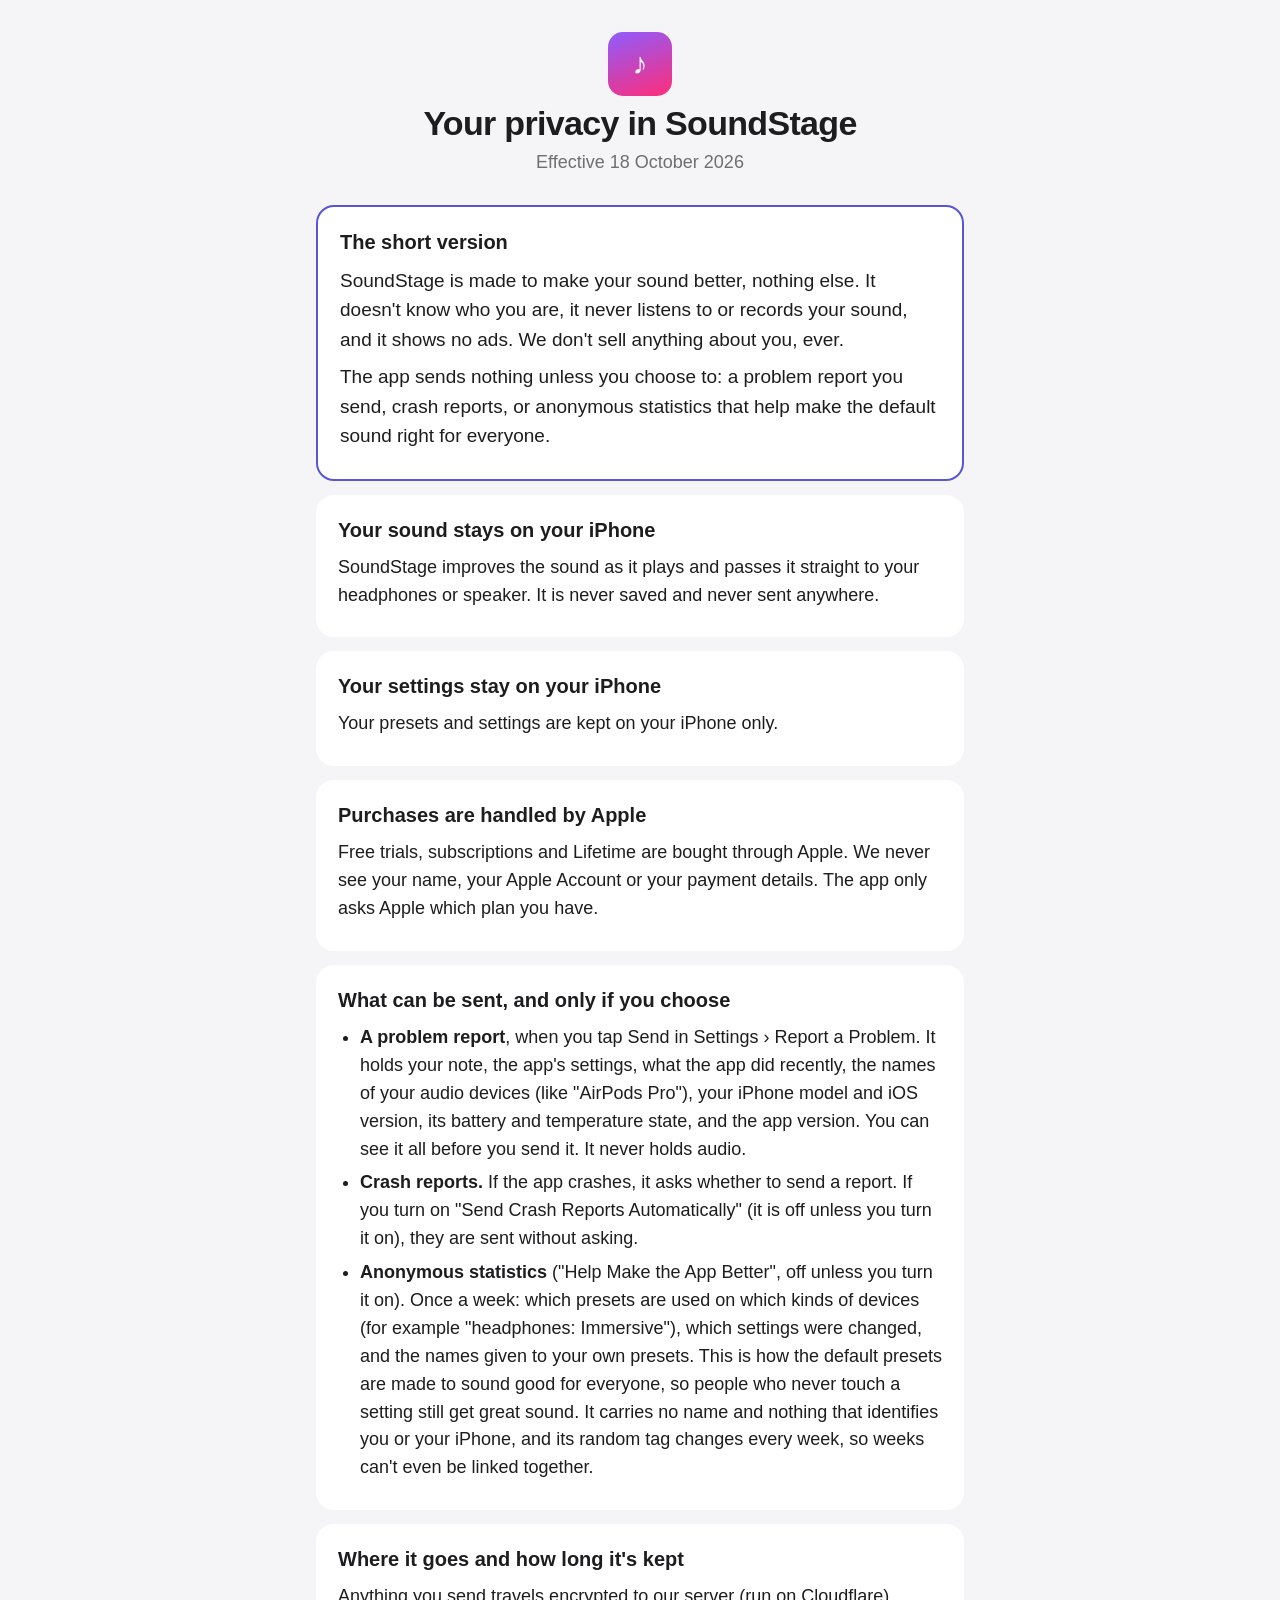
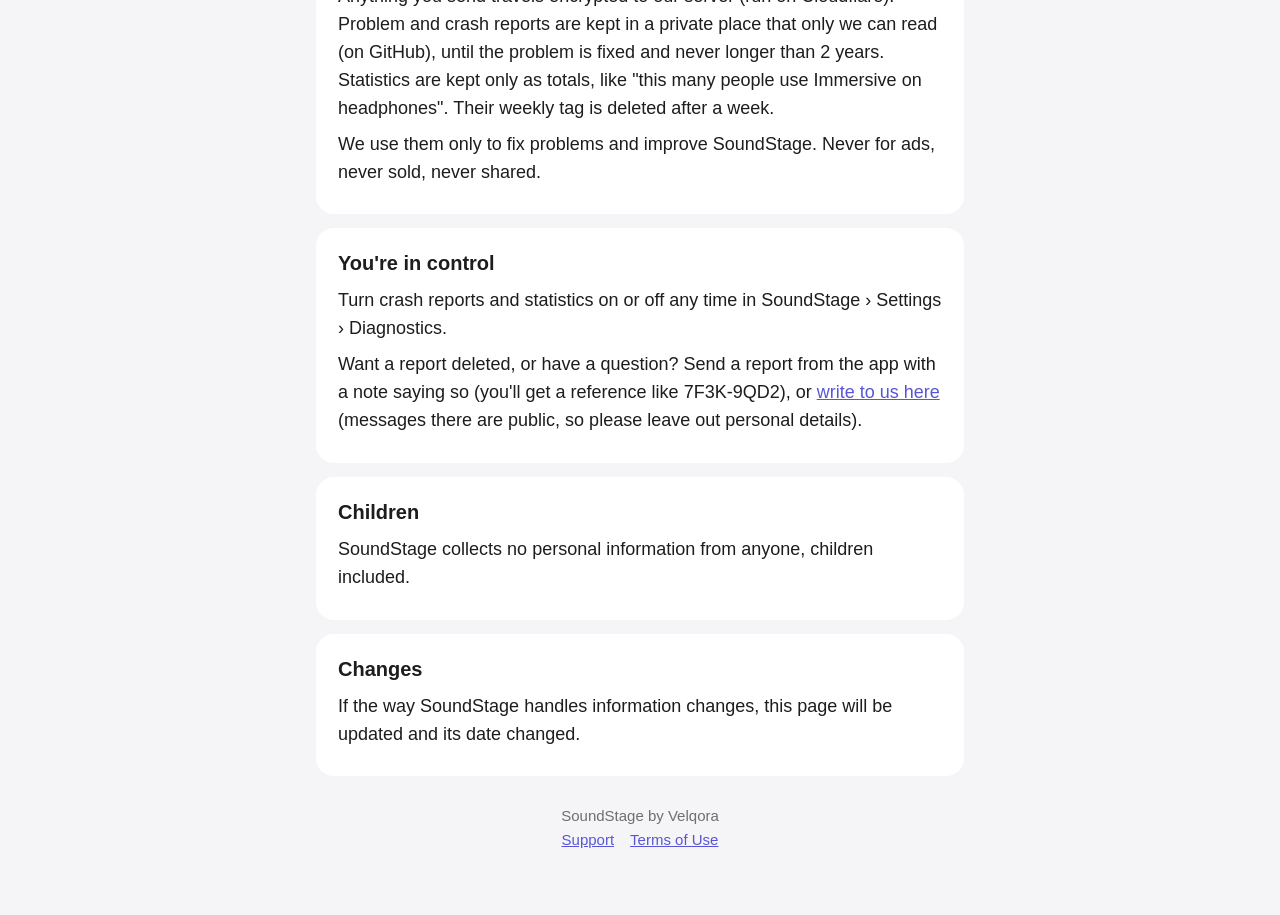
==== privacy/index.html @ bc8898e5 "Support and privacy pages" ====
<!doctype html>
<html lang="en">
<head>
<meta charset="utf-8">
<meta name="viewport" content="width=device-width, initial-scale=1">
<title>SoundStage Privacy</title>
<meta name="description" content="SoundStage privacy policy: your sound stays on your iPhone. Nothing about you is collected.">
<link rel="stylesheet" href="../style.css">
</head>
<body>
<main>
  <header>
    <div class="mark" aria-hidden="true">♪</div>
    <h1>Your privacy in SoundStage</h1>
    <p>Effective 18 October 2026</p>
  </header>

  <section class="short">
    <h2>The short version</h2>
    <p>SoundStage is made to make your sound better, nothing else. It doesn't know who you are, it never listens to or
    records your sound, and it shows no ads. We don't sell anything about you, ever.</p>
    <p>The app sends nothing unless you choose to: a problem report you send, crash reports, or anonymous statistics
    that help make the default sound right for everyone.</p>
  </section>

  <section>
    <h2>Your sound stays on your iPhone</h2>
    <p>SoundStage improves the sound as it plays and passes it straight to your headphones or speaker. It is never
    saved and never sent anywhere.</p>
  </section>

  <section>
    <h2>Your settings stay on your iPhone</h2>
    <p>Your presets and settings are kept on your iPhone only.</p>
  </section>

  <section>
    <h2>Purchases are handled by Apple</h2>
    <p>Free trials, subscriptions and Lifetime are bought through Apple. We never see your name, your Apple Account or
    your payment details. The app only asks Apple which plan you have.</p>
  </section>

  <section>
    <h2>What can be sent, and only if you choose</h2>
    <ul>
      <li><strong>A problem report</strong>, when you tap Send in Settings › Report a Problem. It holds your note, the
      app's settings, what the app did recently, the names of your audio devices (like "AirPods Pro"), your iPhone model
      and iOS version, its battery and temperature state, and the app version. You can see it all before you send it.
      It never holds audio.</li>
      <li><strong>Crash reports.</strong> If the app crashes, it asks whether to send a report. If you turn on
      "Send Crash Reports Automatically" (it is off unless you turn it on), they are sent without asking.</li>
      <li><strong>Anonymous statistics</strong> ("Help Make the App Better", off unless you turn it on). Once a week:
      which presets are used on which kinds of devices (for example "headphones: Immersive"), which settings were
      changed, and the names given to your own presets. This is how the default presets are made to sound good for
      everyone, so people who never touch a setting still get great sound. It carries no name and nothing that
      identifies you or your iPhone, and its random tag changes every week, so weeks can't even be linked together.</li>
    </ul>
  </section>

  <section>
    <h2>Where it goes and how long it's kept</h2>
    <p>Anything you send travels encrypted to our server (run on Cloudflare). Problem and crash reports are kept in a
    private place that only we can read (on GitHub), until the problem is fixed and never longer than 2 years.
    Statistics are kept only as totals, like "this many people use Immersive on headphones". Their weekly tag is
    deleted after a week.</p>
    <p>We use them only to fix problems and improve SoundStage. Never for ads, never sold, never shared.</p>
  </section>

  <section>
    <h2>You're in control</h2>
    <p>Turn crash reports and statistics on or off any time in SoundStage › Settings › Diagnostics.</p>
    <p>Want a report deleted, or have a question? Send a report from the app with a note saying so (you'll get a
    reference like 7F3K-9QD2), or <a href="https://github.com/cooldude-91/soundstage-app/issues/new">write to us
    here</a> (messages there are public, so please leave out personal details).</p>
  </section>

  <section>
    <h2>Children</h2>
    <p>SoundStage collects no personal information from anyone, children included.</p>
  </section>

  <section>
    <h2>Changes</h2>
    <p>If the way SoundStage handles information changes, this page will be updated and its date changed.</p>
  </section>

  <footer>
    SoundStage by Velqora
    <br><a href="../">Support</a><a href="https://www.apple.com/legal/internet-services/itunes/dev/stdeula/">Terms of Use</a>
  </footer>
</main>
</body>
</html>
---- style.css ----
:root {
  --bg: #f5f5f7;
  --card: #ffffff;
  --text: #1d1d1f;
  --muted: #6e6e73;
  --accent: #5856d6;
  --line: #e5e5ea;
}
@media (prefers-color-scheme: dark) {
  :root {
    --bg: #000000;
    --card: #1c1c1e;
    --text: #f5f5f7;
    --muted: #a1a1a6;
    --accent: #7d7aff;
    --line: #38383a;
  }
}
* { box-sizing: border-box; }
body {
  margin: 0;
  background: var(--bg);
  color: var(--text);
  font: 18px/1.55 -apple-system, BlinkMacSystemFont, "SF Pro Text", "Helvetica Neue", Arial, sans-serif;
  -webkit-text-size-adjust: 100%;
}
main { max-width: 680px; margin: 0 auto; padding: 32px 16px 64px; }
header { text-align: center; margin-bottom: 28px; }
header h1 { font-size: 34px; line-height: 1.15; margin: 8px 0 6px; letter-spacing: -0.02em; }
header p { color: var(--muted); margin: 0; }
.mark {
  width: 64px; height: 64px; margin: 0 auto; border-radius: 15px;
  background: linear-gradient(160deg, #8e5cff, #ff2d78);
  display: flex; align-items: center; justify-content: center; color: #fff; font-size: 30px;
}
section { background: var(--card); border-radius: 18px; padding: 20px 22px; margin: 14px 0; }
section h2 { font-size: 20px; margin: 0 0 8px; }
section p { margin: 8px 0; }
section ul { margin: 8px 0; padding-left: 22px; }
section li { margin: 6px 0; }
.short { border: 2px solid var(--accent); }
.short p { font-size: 19px; }
a { color: var(--accent); }
footer { text-align: center; color: var(--muted); font-size: 15px; margin-top: 28px; }
footer a { margin: 0 8px; }
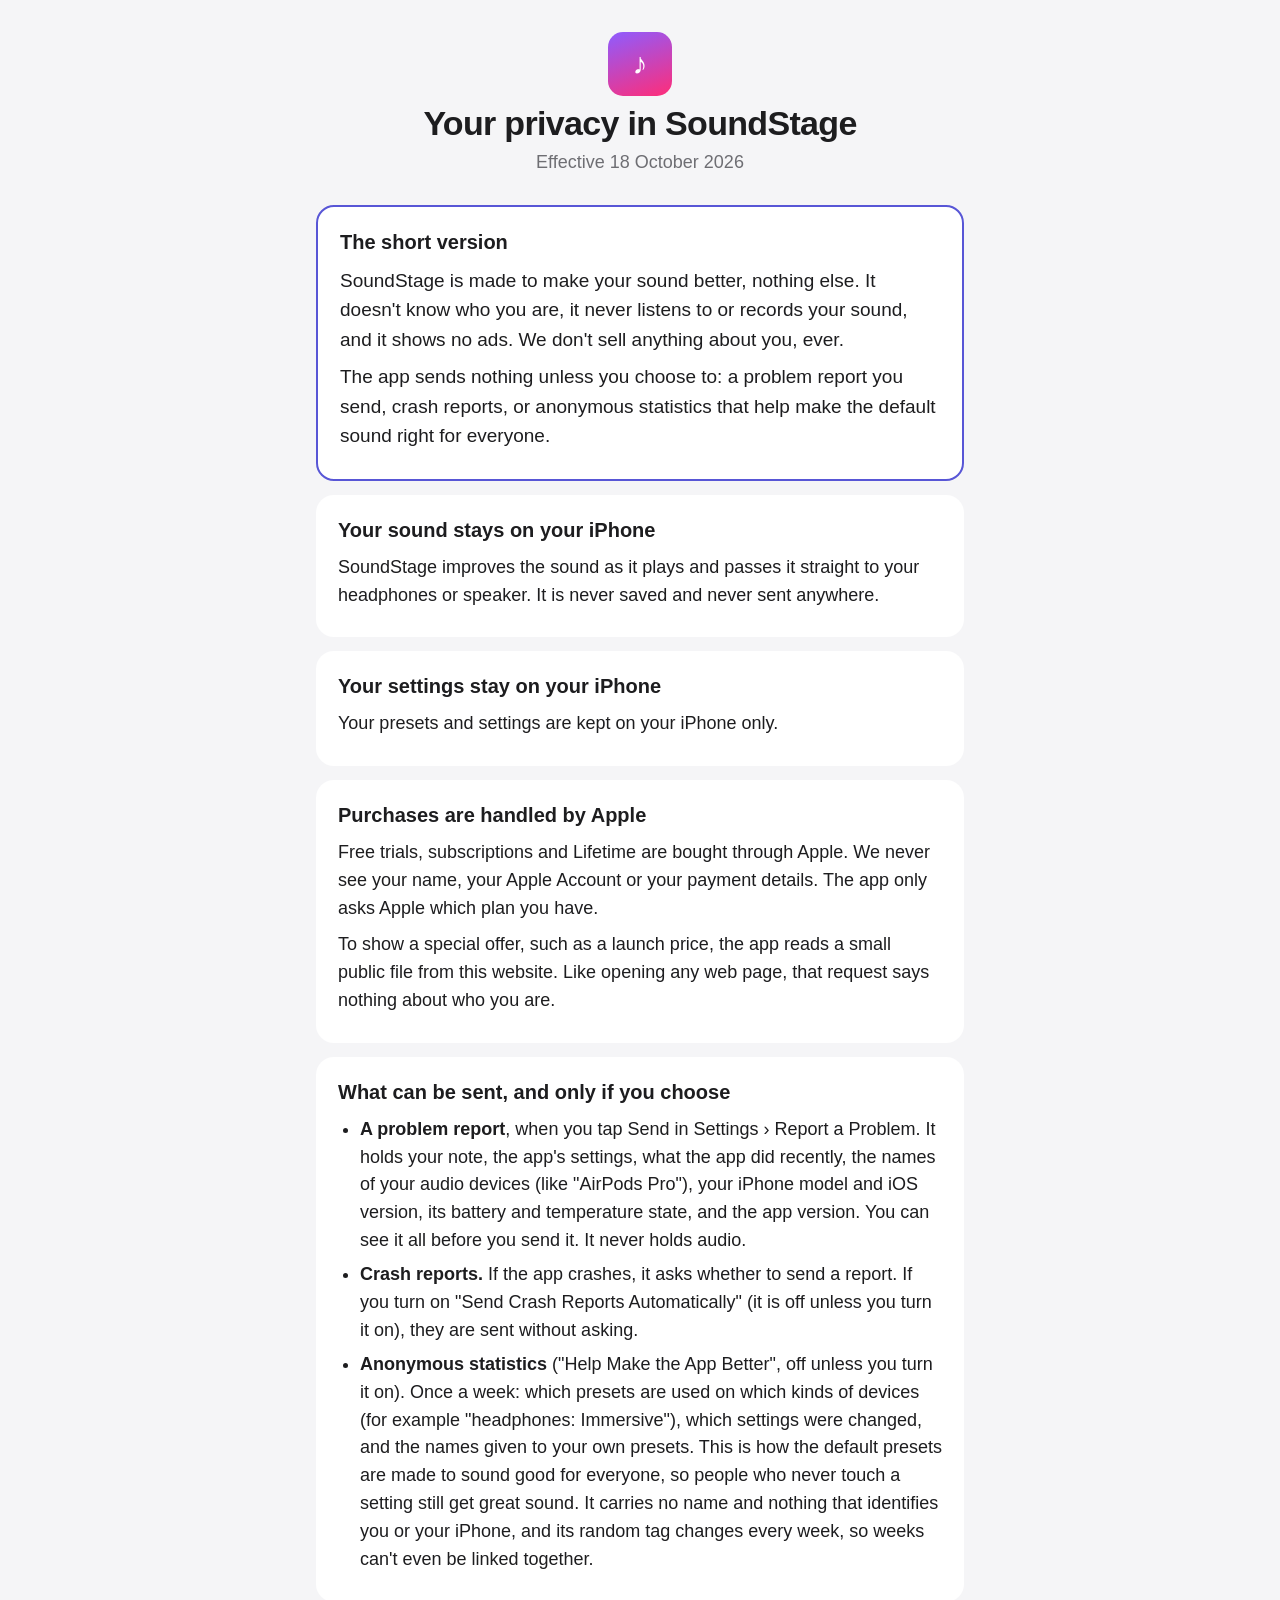
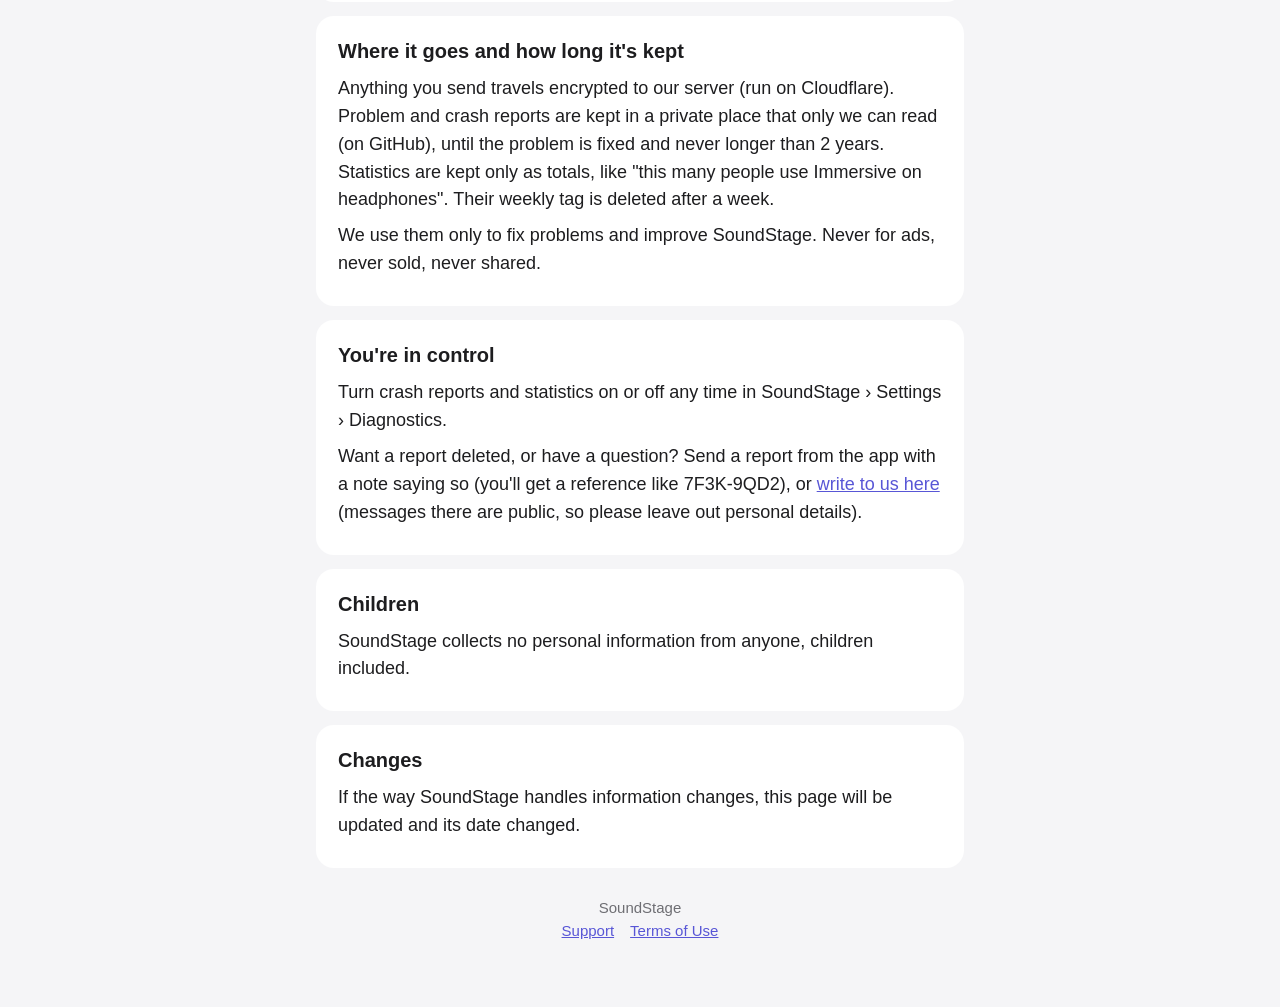
==== commit 95ae8173: "The launch offer file; the footer names the app alone" ====
--- a/privacy/index.html
+++ b/privacy/index.html
@@ -38,6 +38,8 @@
     <h2>Purchases are handled by Apple</h2>
     <p>Free trials, subscriptions and Lifetime are bought through Apple. We never see your name, your Apple Account or
     your payment details. The app only asks Apple which plan you have.</p>
+    <p>To show a special offer, such as a launch price, the app reads a small public file from this website. Like
+    opening any web page, that request says nothing about who you are.</p>
   </section>
 
   <section>
@@ -85,7 +87,7 @@
   </section>
 
   <footer>
-    SoundStage by Velqora
+    SoundStage
     <br><a href="../">Support</a><a href="https://www.apple.com/legal/internet-services/itunes/dev/stdeula/">Terms of Use</a>
   </footer>
 </main>
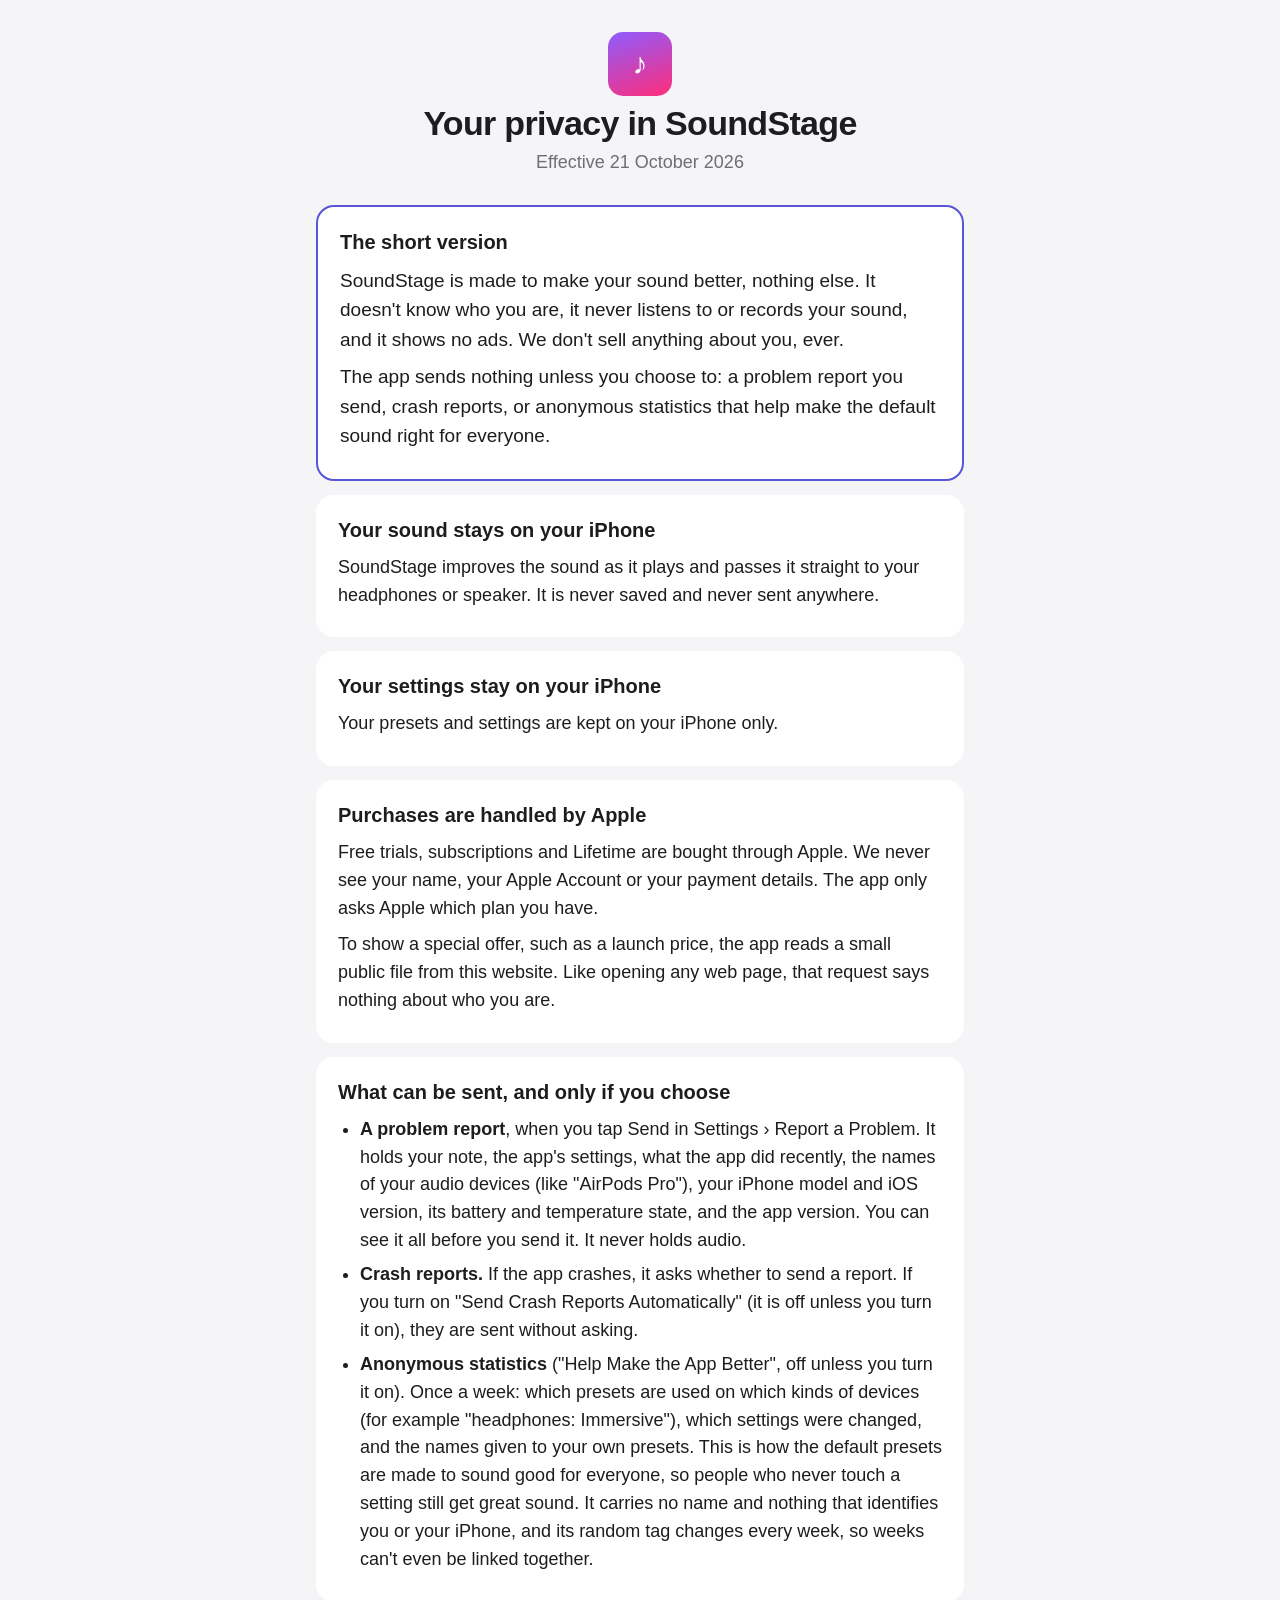
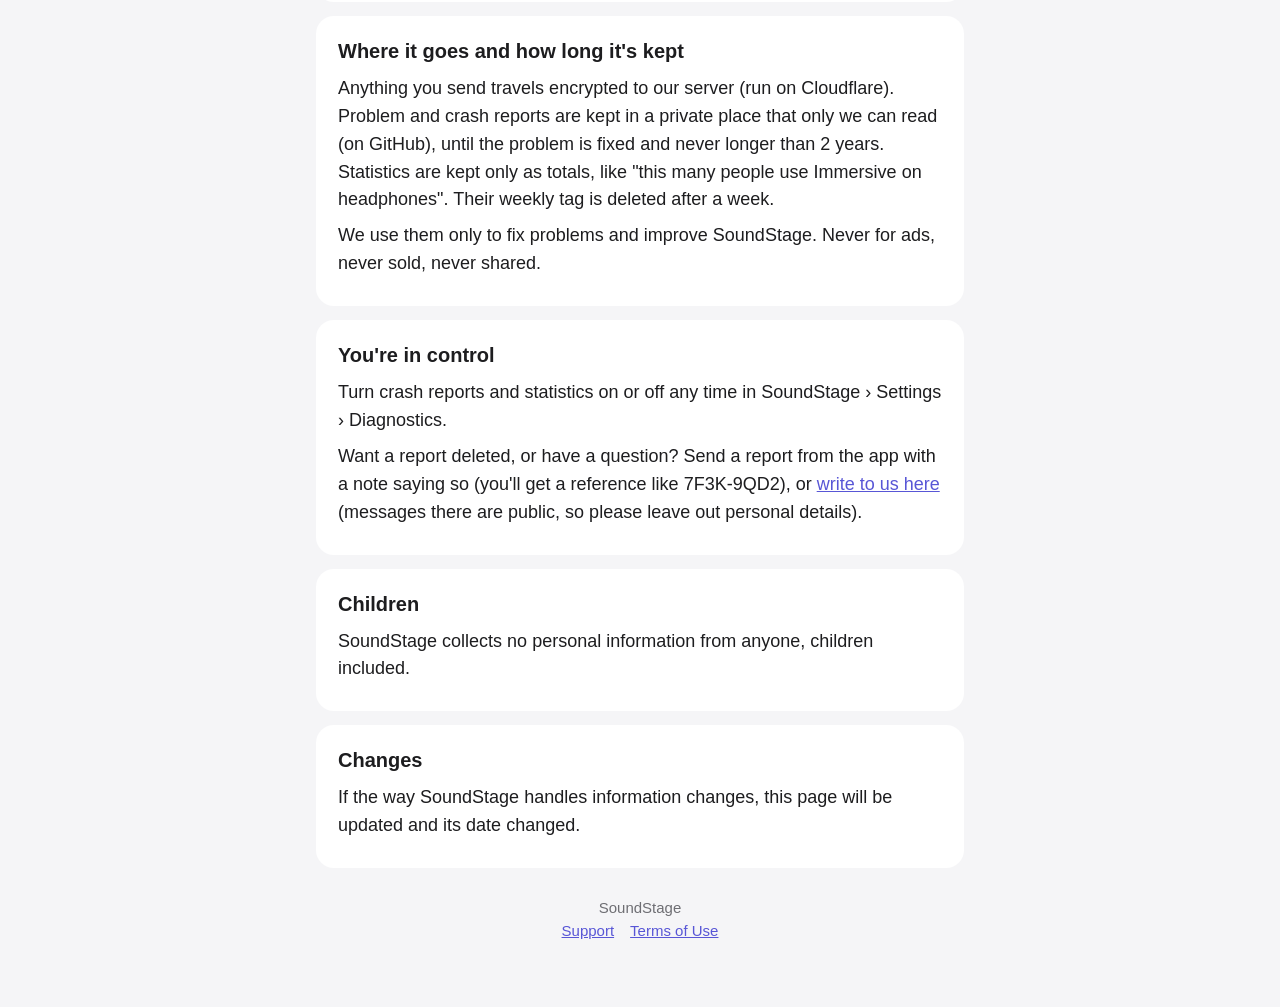
==== commit e91fedfc: "The pages' new home: soundstageapp.github.io" ====
--- a/privacy/index.html
+++ b/privacy/index.html
@@ -12,7 +12,7 @@
   <header>
     <div class="mark" aria-hidden="true">♪</div>
     <h1>Your privacy in SoundStage</h1>
-    <p>Effective 18 October 2026</p>
+    <p>Effective 21 October 2026</p>
   </header>
 
   <section class="short">
@@ -72,7 +72,7 @@
     <h2>You're in control</h2>
     <p>Turn crash reports and statistics on or off any time in SoundStage › Settings › Diagnostics.</p>
     <p>Want a report deleted, or have a question? Send a report from the app with a note saying so (you'll get a
-    reference like 7F3K-9QD2), or <a href="https://github.com/cooldude-91/soundstage-app/issues/new">write to us
+    reference like 7F3K-9QD2), or <a href="https://github.com/soundstageapp/soundstageapp.github.io/issues/new">write to us
     here</a> (messages there are public, so please leave out personal details).</p>
   </section>
 
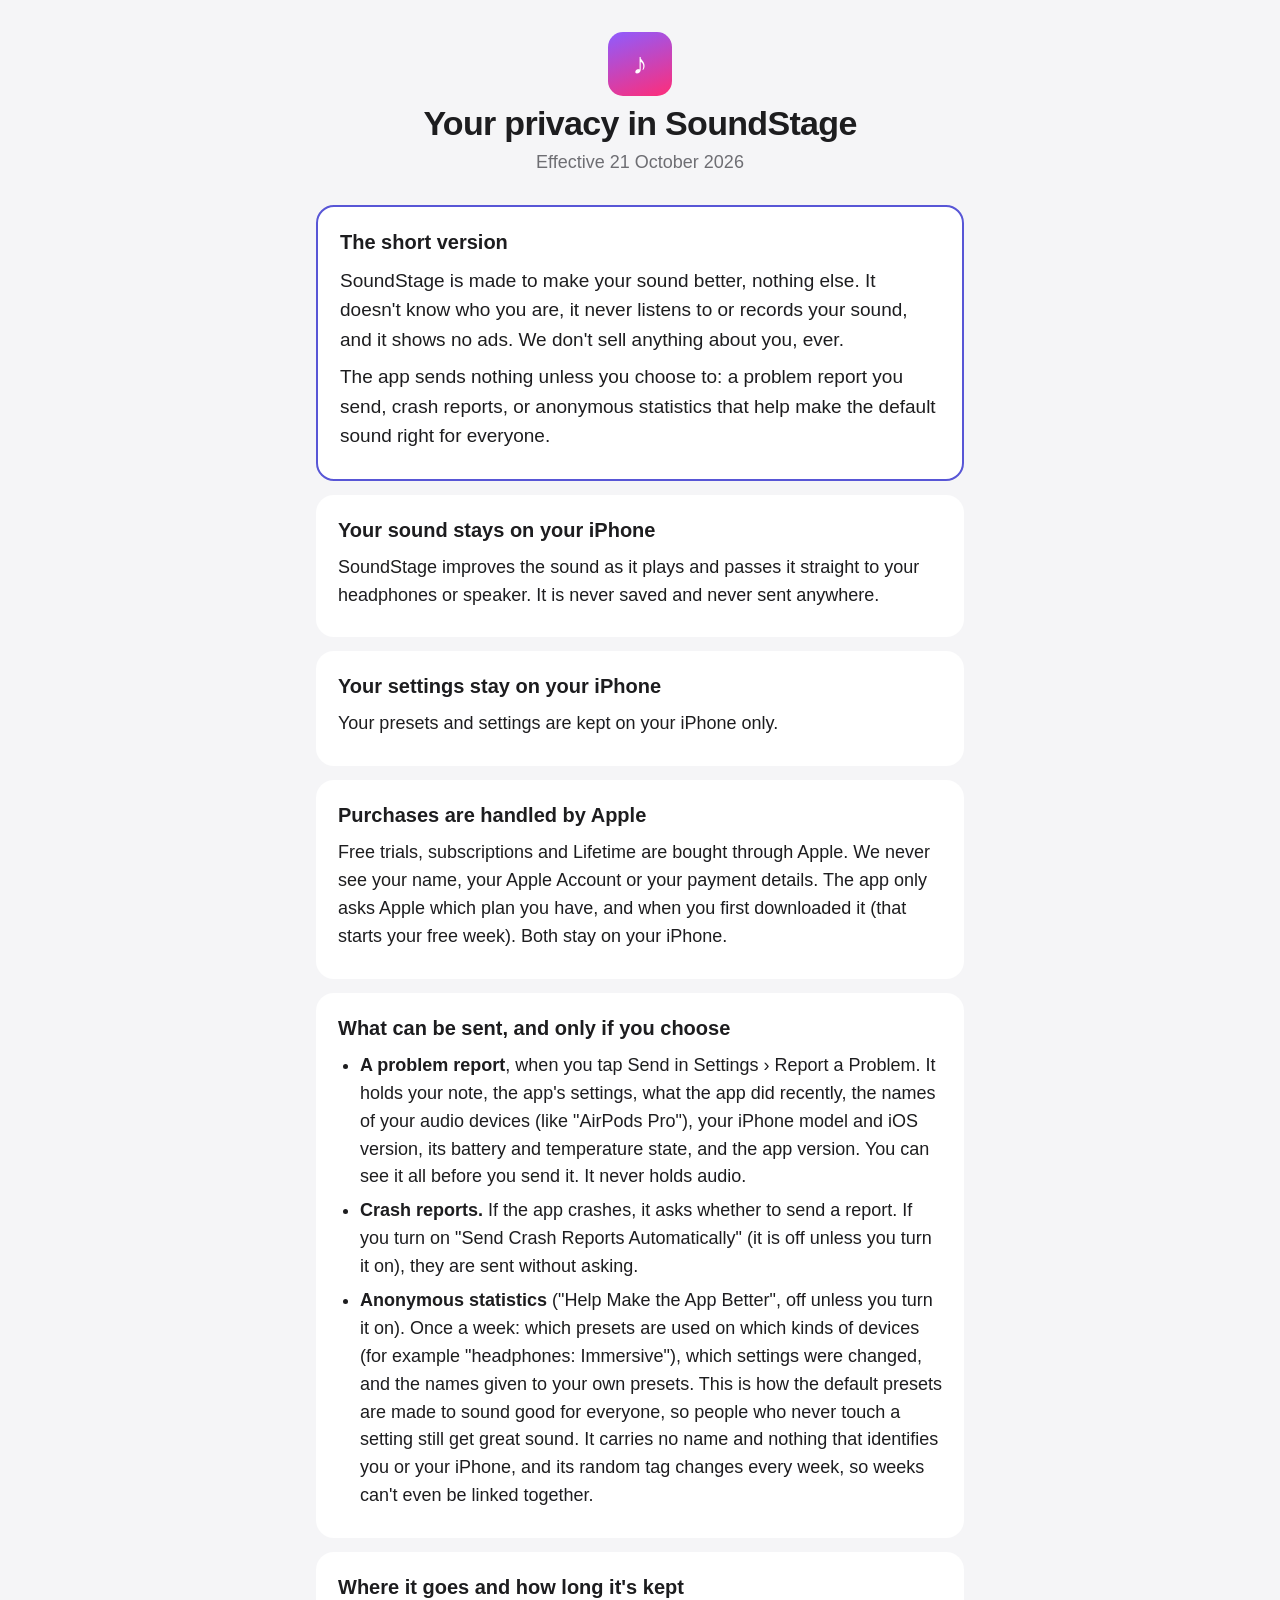
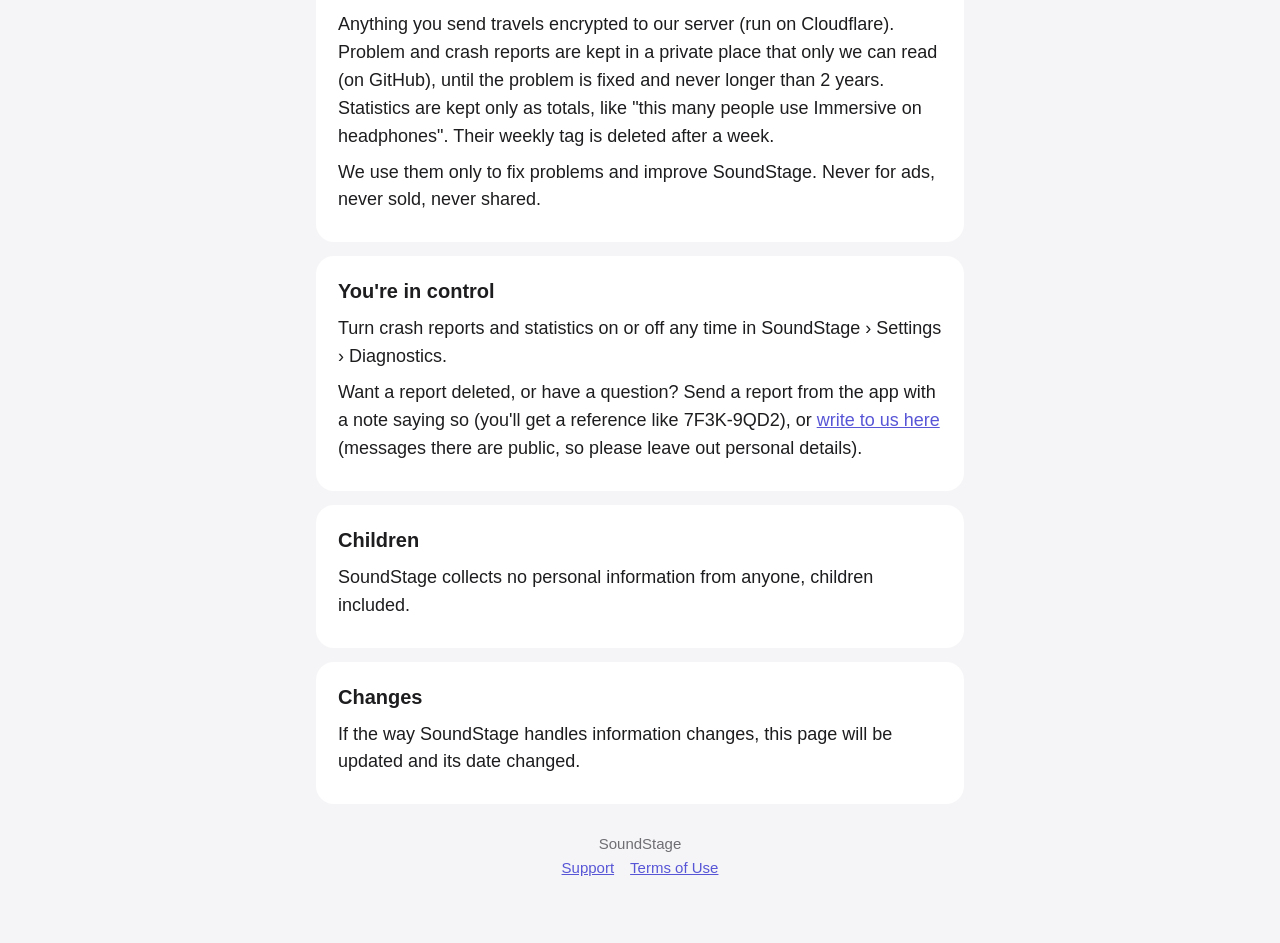
==== commit f8c10269: "Offers live in App Store Connect: the offer file removed; the privacy page says what the app asks Ap" ====
--- a/privacy/index.html
+++ b/privacy/index.html
@@ -37,9 +37,8 @@
   <section>
     <h2>Purchases are handled by Apple</h2>
     <p>Free trials, subscriptions and Lifetime are bought through Apple. We never see your name, your Apple Account or
-    your payment details. The app only asks Apple which plan you have.</p>
-    <p>To show a special offer, such as a launch price, the app reads a small public file from this website. Like
-    opening any web page, that request says nothing about who you are.</p>
+    your payment details. The app only asks Apple which plan you have, and when you first downloaded it (that starts
+    your free week). Both stay on your iPhone.</p>
   </section>
 
   <section>
